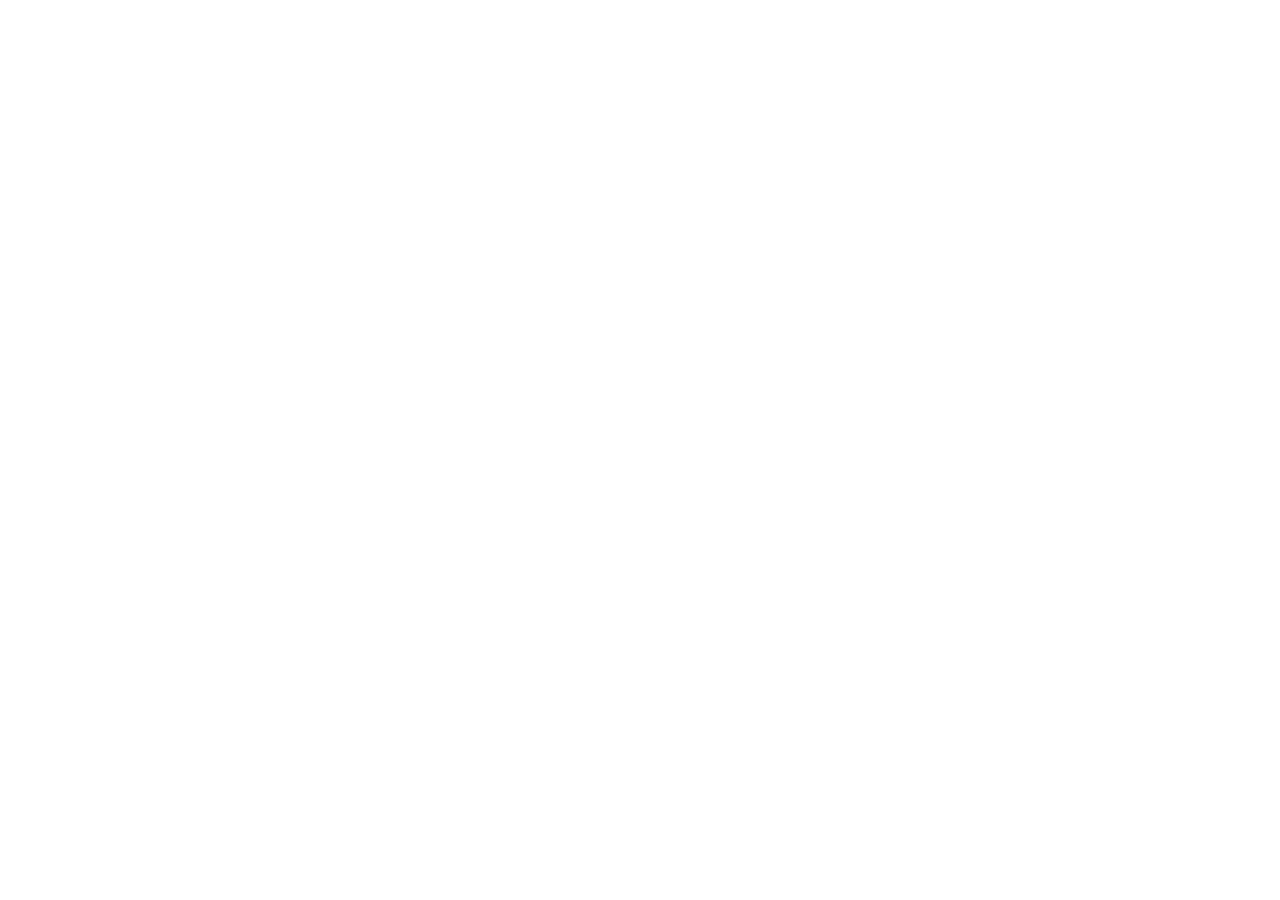
==== index.html @ ee4e031d "Use tech stack vite_react_shadcn_ts_20250728_minor" ====
<!DOCTYPE html>
<html lang="en">
  <head>
    <meta charset="UTF-8" />
    <meta name="viewport" content="width=device-width, initial-scale=1.0" />
    <title>active8-studio-launchpad</title>
    <meta name="description" content="Lovable Generated Project" />
    <meta name="author" content="Lovable" />

    <meta property="og:title" content="active8-studio-launchpad" />
    <meta property="og:description" content="Lovable Generated Project" />
    <meta property="og:type" content="website" />
    <meta property="og:image" content="https://lovable.dev/opengraph-image-p98pqg.png" />

    <meta name="twitter:card" content="summary_large_image" />
    <meta name="twitter:site" content="@lovable_dev" />
    <meta name="twitter:image" content="https://lovable.dev/opengraph-image-p98pqg.png" />
  </head>

  <body>
    <div id="root"></div>
    <script type="module" src="/src/main.tsx"></script>
  </body>
</html>
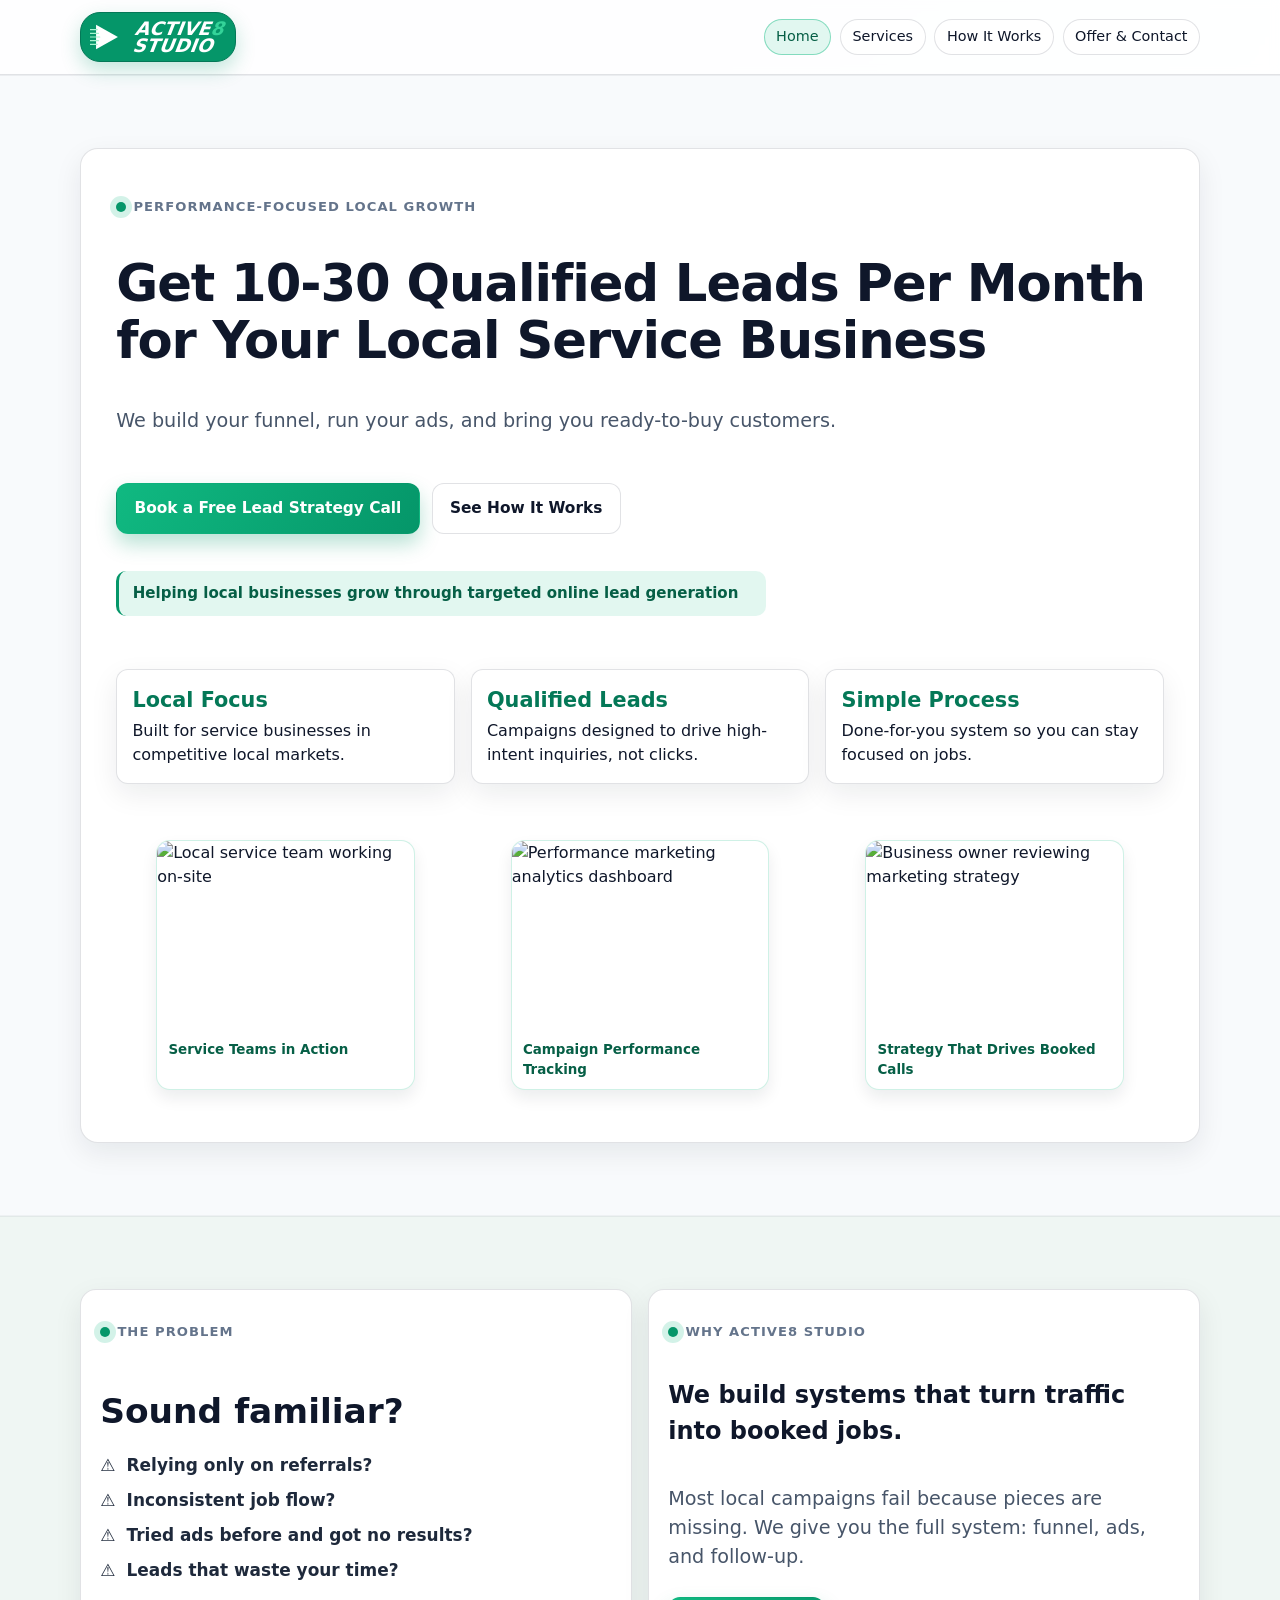
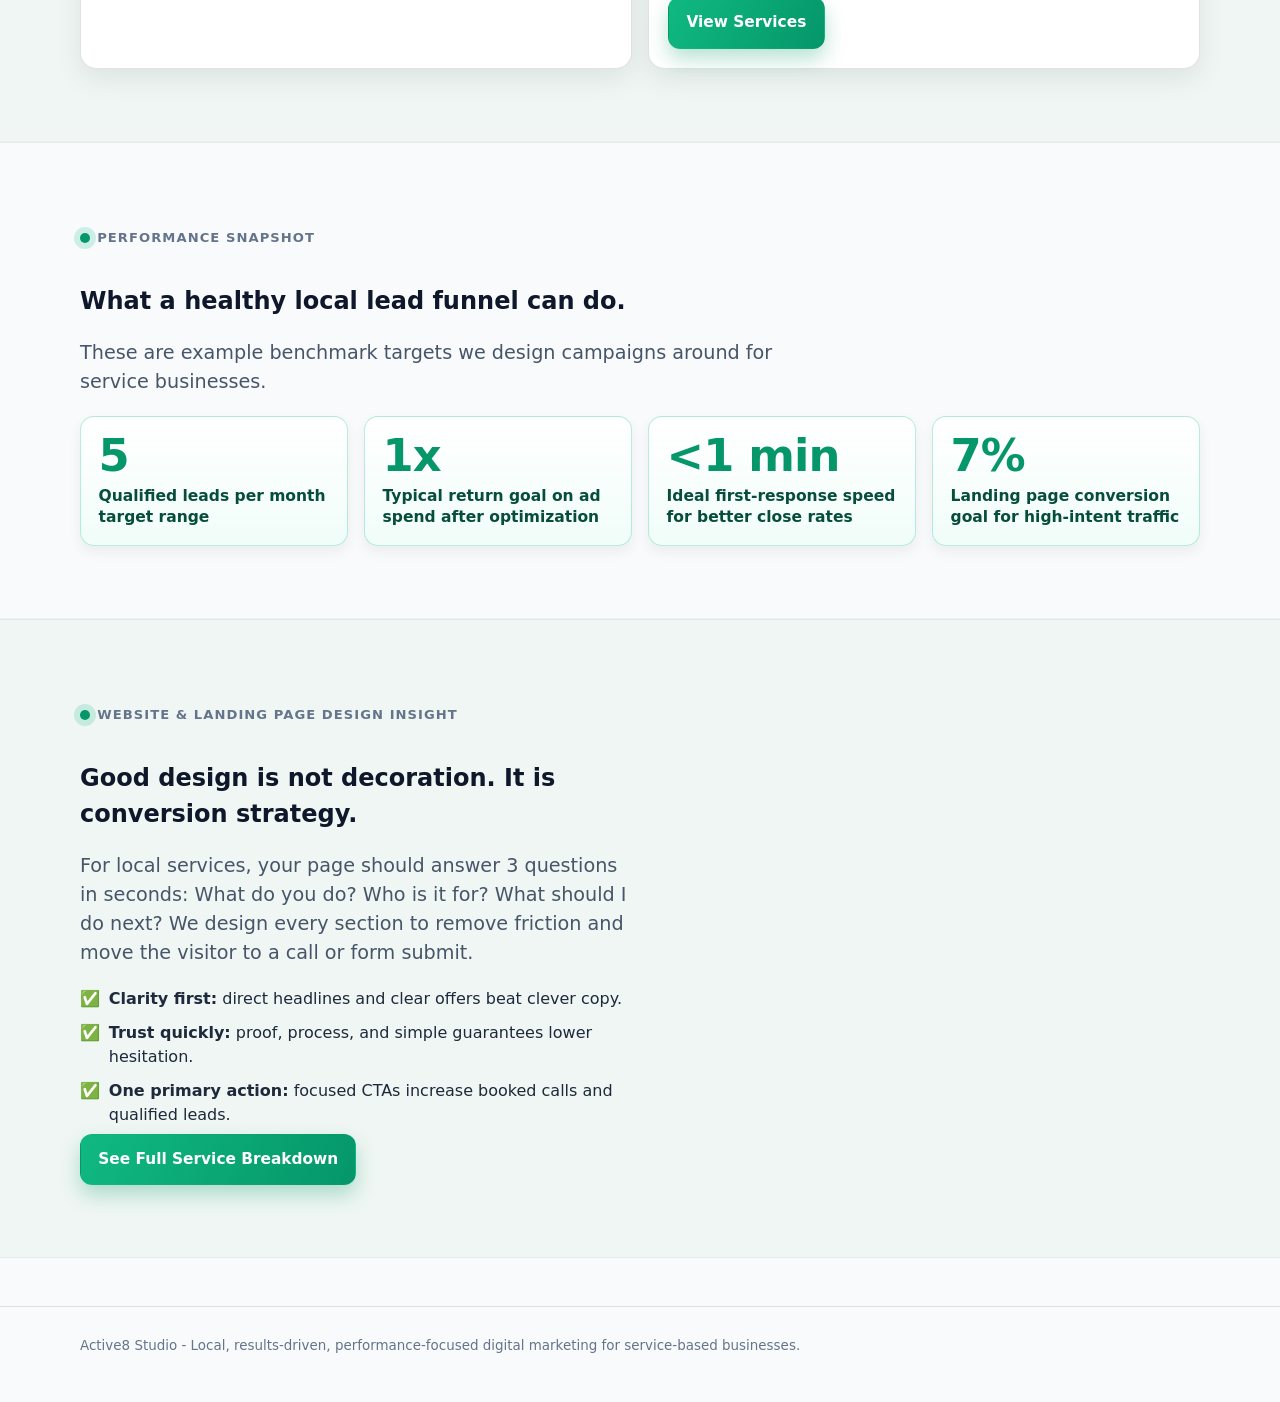
==== commit 476a392b: "Static launch site + GitHub setup Made-with: Cursor" ====
--- a/index.html
+++ b/index.html
@@ -1,24 +1,143 @@
-<!DOCTYPE html>
+<!doctype html>
 <html lang="en">
-  <head>
-    <meta charset="UTF-8" />
-    <meta name="viewport" content="width=device-width, initial-scale=1.0" />
-    <title>active8-studio-launchpad</title>
-    <meta name="description" content="Lovable Generated Project" />
-    <meta name="author" content="Lovable" />
+<head>
+  <meta charset="UTF-8">
+  <meta name="viewport" content="width=device-width, initial-scale=1.0">
+  <title>Active8 Studio | Local Lead Generation</title>
+  <meta name="description" content="Active8 Studio helps local service businesses generate qualified leads and booked calls with high-converting funnels and Meta ads.">
+  <link rel="stylesheet" href="./styles.css">
+</head>
+<body>
+  <header class="topbar">
+    <div class="wrap topbar-inner">
+      <a class="brand" href="./index.html" aria-label="Active8 Studio home">
+        <svg class="brand-mark" viewBox="0 0 56 56" xmlns="http://www.w3.org/2000/svg" role="img" aria-hidden="true">
+          <polygon points="10,8 46,28 10,48" fill="#ffffff"></polygon>
+          <g stroke="#a7f3d0" stroke-width="2" stroke-linecap="round">
+            <line x1="0" y1="16" x2="12" y2="16"></line><line x1="0" y1="22" x2="14" y2="22"></line>
+            <line x1="0" y1="28" x2="16" y2="28"></line><line x1="0" y1="34" x2="14" y2="34"></line>
+            <line x1="0" y1="40" x2="12" y2="40"></line>
+          </g>
+        </svg>
+        <span class="brand-text">ACTIVE<span class="eight">8</span><br>STUDIO</span>
+      </a>
+      <nav class="nav">
+        <a class="nav-link active" href="./index.html">Home</a>
+        <a class="nav-link" href="./services.html">Services</a>
+        <a class="nav-link" href="./how-it-works.html">How It Works</a>
+        <a class="nav-link" href="./offer.html">Offer & Contact</a>
+      </nav>
+    </div>
+  </header>
 
-    <meta property="og:title" content="active8-studio-launchpad" />
-    <meta property="og:description" content="Lovable Generated Project" />
-    <meta property="og:type" content="website" />
-    <meta property="og:image" content="https://lovable.dev/opengraph-image-p98pqg.png" />
+  <main>
+    <section class="section">
+      <div class="wrap">
+        <div class="hero-card reveal">
+          <p class="eyebrow">Performance-Focused Local Growth</p>
+          <h1 class="headline">Get 10-30 Qualified Leads Per Month for Your Local Service Business</h1>
+          <p class="subheadline">We build your funnel, run your ads, and bring you ready-to-buy customers.</p>
+          <div class="btn-row">
+            <a class="btn btn-primary" href="./offer.html">Book a Free Lead Strategy Call</a>
+            <a class="btn btn-ghost" href="./how-it-works.html">See How It Works</a>
+          </div>
+          <p class="trust-strip">Helping local businesses grow through targeted online lead generation</p>
+          <div class="grid metrics">
+            <div class="metric"><strong>Local Focus</strong>Built for service businesses in competitive local markets.</div>
+            <div class="metric"><strong>Qualified Leads</strong>Campaigns designed to drive high-intent inquiries, not clicks.</div>
+            <div class="metric"><strong>Simple Process</strong>Done-for-you system so you can stay focused on jobs.</div>
+          </div>
+          <div class="grid image-strip">
+            <figure class="image-card">
+              <img src="https://images.unsplash.com/photo-1581578731548-c64695cc6952?auto=format&fit=crop&w=1200&q=80" alt="Local service team working on-site" loading="lazy" referrerpolicy="no-referrer">
+              <figcaption>Service Teams in Action</figcaption>
+            </figure>
+            <figure class="image-card">
+              <img src="https://images.unsplash.com/photo-1460925895917-afdab827c52f?auto=format&fit=crop&w=1200&q=80" alt="Performance marketing analytics dashboard" loading="lazy" referrerpolicy="no-referrer">
+              <figcaption>Campaign Performance Tracking</figcaption>
+            </figure>
+            <figure class="image-card">
+              <img src="https://images.unsplash.com/photo-1454165804606-c3d57bc86b40?auto=format&fit=crop&w=1200&q=80" alt="Business owner reviewing marketing strategy" loading="lazy" referrerpolicy="no-referrer">
+              <figcaption>Strategy That Drives Booked Calls</figcaption>
+            </figure>
+          </div>
+        </div>
+      </div>
+    </section>
 
-    <meta name="twitter:card" content="summary_large_image" />
-    <meta name="twitter:site" content="@lovable_dev" />
-    <meta name="twitter:image" content="https://lovable.dev/opengraph-image-p98pqg.png" />
-  </head>
+    <section class="section reveal">
+      <div class="wrap split grid equal-cards">
+        <article class="panel problem-card">
+          <p class="eyebrow">The Problem</p>
+          <h2>Sound familiar?</h2>
+          <ul class="list">
+            <li><span class="icon">⚠️</span><span>Relying only on referrals?</span></li>
+            <li><span class="icon">⚠️</span><span>Inconsistent job flow?</span></li>
+            <li><span class="icon">⚠️</span><span>Tried ads before and got no results?</span></li>
+            <li><span class="icon">⚠️</span><span>Leads that waste your time?</span></li>
+          </ul>
+        </article>
+        <article class="panel">
+          <p class="eyebrow">Why Active8 Studio</p>
+          <h2>We build systems that turn traffic into booked jobs.</h2>
+          <p class="subheadline">Most local campaigns fail because pieces are missing. We give you the full system: funnel, ads, and follow-up.</p>
+          <div class="btn-row">
+            <a class="btn btn-primary" href="./services.html">View Services</a>
+          </div>
+        </article>
+      </div>
+    </section>
 
-  <body>
-    <div id="root"></div>
-    <script type="module" src="/src/main.tsx"></script>
-  </body>
+    <section class="section reveal" id="performance-stats">
+      <div class="wrap">
+        <p class="eyebrow">Performance Snapshot</p>
+        <h2>What a healthy local lead funnel can do.</h2>
+        <p class="subheadline">These are example benchmark targets we design campaigns around for service businesses.</p>
+        <div class="grid stat-band">
+          <div class="stat-card">
+            <strong><span class="stat-number" data-target="30" data-format="range10">10-30</span></strong>
+            <span class="stat-label">Qualified leads per month target range</span>
+          </div>
+          <div class="stat-card">
+            <strong><span class="stat-number" data-target="5" data-format="range2x">2-5x</span></strong>
+            <span class="stat-label">Typical return goal on ad spend after optimization</span>
+          </div>
+          <div class="stat-card">
+            <strong><span class="stat-number" data-target="5" data-format="ltMin">&lt;5 min</span></strong>
+            <span class="stat-label">Ideal first-response speed for better close rates</span>
+          </div>
+          <div class="stat-card">
+            <strong><span class="stat-number" data-target="40" data-format="range20pct">20-40%</span></strong>
+            <span class="stat-label">Landing page conversion goal for high-intent traffic</span>
+          </div>
+        </div>
+      </div>
+    </section>
+
+    <section class="section reveal">
+      <div class="wrap split grid">
+        <article>
+          <p class="eyebrow">Website & Landing Page Design Insight</p>
+          <h2>Good design is not decoration. It is conversion strategy.</h2>
+          <p class="subheadline">For local services, your page should answer 3 questions in seconds: What do you do? Who is it for? What should I do next? We design every section to remove friction and move the visitor to a call or form submit.</p>
+          <ul class="list" style="margin-top: 1rem;">
+            <li><span class="icon">✅</span><span><strong>Clarity first:</strong> direct headlines and clear offers beat clever copy.</span></li>
+            <li><span class="icon">✅</span><span><strong>Trust quickly:</strong> proof, process, and simple guarantees lower hesitation.</span></li>
+            <li><span class="icon">✅</span><span><strong>One primary action:</strong> focused CTAs increase booked calls and qualified leads.</span></li>
+          </ul>
+          <div class="btn-row">
+            <a class="btn btn-primary" href="./services.html">See Full Service Breakdown</a>
+          </div>
+        </article>
+      </div>
+    </section>
+  </main>
+
+  <footer class="footer">
+    <div class="wrap">
+      <p>Active8 Studio - Local, results-driven, performance-focused digital marketing for service-based businesses.</p>
+    </div>
+  </footer>
+  <script src="./app.js"></script>
+</body>
 </html>
--- a/styles.css
+++ b/styles.css
@@ -0,0 +1,324 @@
+:root {
+  --bg: #f8fafc;
+  --text: #0f172a;
+  --muted: #475569;
+  --accent: #10b981;
+  --accent-2: #059669;
+  --border: rgba(15, 23, 42, 0.12);
+  --danger: #fb7185;
+  --shadow: 0 10px 28px rgba(15, 23, 42, 0.08);
+  --radius: 16px;
+  --max: 1120px;
+}
+
+* { box-sizing: border-box; }
+html { scroll-behavior: smooth; }
+
+body {
+  margin: 0;
+  font-family: Inter, system-ui, -apple-system, Segoe UI, Roboto, Arial, sans-serif;
+  background: radial-gradient(circle at 20% -20%, #e2e8f0 0, var(--bg) 45%);
+  color: var(--text);
+  line-height: 1.5;
+}
+
+a { color: inherit; text-decoration: none; }
+.wrap { width: min(100% - 2rem, var(--max)); margin: 0 auto; }
+
+.topbar {
+  border-bottom: 1px solid var(--border);
+  background: #ffffffee;
+  backdrop-filter: blur(4px);
+  position: sticky;
+  top: 0;
+  z-index: 20;
+}
+
+.topbar-inner {
+  min-height: 74px;
+  display: flex;
+  justify-content: space-between;
+  align-items: center;
+  gap: 1rem;
+  flex-wrap: wrap;
+  padding: 0.7rem 0;
+}
+
+.brand {
+  display: inline-flex;
+  align-items: center;
+  gap: 0.6rem;
+  background: #059669;
+  color: #ffffff;
+  border-radius: 20px;
+  padding: 0.42rem 0.8rem 0.42rem 0.58rem;
+  border: 1px solid #047857;
+  box-shadow: 0 8px 20px rgba(5, 150, 105, 0.24);
+}
+
+.brand-mark { width: 30px; height: 30px; flex: 0 0 auto; }
+.brand-text {
+  line-height: 0.92;
+  font-weight: 800;
+  letter-spacing: 0.01em;
+  font-style: italic;
+  display: inline-block;
+  transform: skewX(-8deg);
+  white-space: nowrap;
+  font-size: 1.05rem;
+}
+
+.brand-text .eight { color: #34d399; }
+
+.nav {
+  display: flex;
+  align-items: center;
+  gap: 0.55rem;
+  flex-wrap: wrap;
+}
+
+.nav-link {
+  border: 1px solid var(--border);
+  border-radius: 999px;
+  padding: 0.4rem 0.72rem;
+  font-size: 0.9rem;
+  background: #fff;
+}
+
+.nav-link.active {
+  border-color: rgba(16, 185, 129, 0.45);
+  background: rgba(16, 185, 129, 0.12);
+  color: #065f46;
+}
+
+.section { padding: 4.5rem 0; border-top: 1px solid rgba(15, 23, 42, 0.05); border-bottom: 1px solid rgba(15, 23, 42, 0.04); }
+main > .section:nth-of-type(odd) { background: #f8fafc; }
+main > .section:nth-of-type(even) { background: #eff6f3; }
+
+.headline { font-size: clamp(1.9rem, 4vw, 3.35rem); line-height: 1.12; letter-spacing: -0.02em; margin: 0; }
+.subheadline { margin-top: 1rem; color: var(--muted); font-size: clamp(1rem, 2.3vw, 1.2rem); max-width: 720px; }
+
+.eyebrow {
+  display: inline-flex; align-items: center; gap: 0.45rem; font-size: 0.82rem;
+  font-weight: 700; letter-spacing: 0.08em; text-transform: uppercase; color: #64748b; margin-bottom: 1rem;
+}
+
+.eyebrow::before {
+  content: ""; width: 10px; height: 10px; border-radius: 999px;
+  background: var(--accent-2); box-shadow: 0 0 0 6px rgba(16, 185, 129, 0.18);
+}
+
+.hero-card, .panel, .card, .metric, .step, .quote, details, .form-wrap {
+  background: #fff; border: 1px solid var(--border); box-shadow: var(--shadow);
+}
+
+.hero-card { border-radius: calc(var(--radius) + 2px); padding: clamp(1.35rem, 3vw, 2.2rem); display: grid; gap: 1.35rem; }
+.hero-top { display: flex; justify-content: space-between; align-items: center; gap: 1rem; flex-wrap: wrap; }
+
+.btn-row { display: flex; gap: 0.75rem; flex-wrap: wrap; margin-top: 0.4rem; }
+.btn {
+  display: inline-flex; justify-content: center; align-items: center; gap: 0.5rem; border-radius: 12px;
+  border: 1px solid transparent; padding: 0.82rem 1.08rem; font-weight: 700; font-size: 0.96rem; cursor: pointer;
+  transition: transform 0.2s ease, box-shadow 0.2s ease, background 0.2s ease;
+}
+.btn:hover { transform: translateY(-2px); }
+.btn-primary { background: linear-gradient(120deg, #10b981, #059669); color: #fff; box-shadow: 0 10px 20px rgba(5, 150, 105, 0.28); }
+.btn-ghost { background: #fff; border-color: var(--border); color: #0f172a; }
+
+.trust-strip {
+  border-left: 3px solid var(--accent-2); padding: 0.72rem 0.85rem; background: rgba(16, 185, 129, 0.12);
+  border-radius: 10px; color: #065f46; font-weight: 600; font-size: 0.94rem; max-width: 650px;
+}
+
+.grid { display: grid; gap: 1rem; }
+.metrics { grid-template-columns: repeat(auto-fit, minmax(170px, 1fr)); margin-top: 1rem; }
+.metric { padding: 0.95rem; border-radius: 12px; }
+.metric strong { display: block; font-size: 1.3rem; margin-bottom: 0.2rem; color: #047857; }
+.split { grid-template-columns: 1fr; align-items: start; }
+.split.equal-cards { align-items: stretch; }
+.split.equal-cards > .panel {
+  height: 100%;
+  display: flex;
+  flex-direction: column;
+}
+.stat-band { grid-template-columns: repeat(auto-fit, minmax(220px, 1fr)); margin-top: 1rem; }
+.stat-card {
+  background: linear-gradient(180deg, rgba(255, 255, 255, 1), rgba(240, 253, 248, 0.95));
+  border: 1px solid rgba(16, 185, 129, 0.28);
+  border-radius: 14px;
+  padding: 1.05rem 1.1rem;
+  display: grid;
+  gap: 0.45rem;
+  align-content: start;
+  box-shadow: 0 6px 14px rgba(15, 23, 42, 0.06);
+}
+.stat-card strong {
+  display: block;
+  color: #059669;
+  font-size: 2.3rem;
+  line-height: 1;
+  margin: 0;
+  letter-spacing: -0.02em;
+}
+.stat-number {
+  color: #059669 !important;
+  font-size: 2.8rem !important;
+  font-weight: 900 !important;
+  line-height: 1;
+  letter-spacing: -0.02em;
+  text-shadow: 0 1px 0 rgba(255, 255, 255, 0.6);
+  -webkit-text-fill-color: #059669 !important;
+}
+#performance-stats .stat-card strong,
+#performance-stats .stat-card .stat-number {
+  color: #059669 !important;
+  -webkit-text-fill-color: #059669 !important;
+}
+.stat-label {
+  display: block;
+  color: #064e3b;
+  font-size: 0.97rem;
+  font-weight: 700;
+  line-height: 1.35;
+}
+
+.panel { border-radius: var(--radius); padding: 1.2rem; }
+.panel h3 { margin-top: 0; margin-bottom: 0.7rem; font-size: 1.18rem; }
+
+.list { padding: 0; margin: 0; list-style: none; display: grid; gap: 0.65rem; }
+.list li { display: flex; gap: 0.55rem; color: #1e293b; }
+.icon { flex: 0 0 1.1rem; }
+.problem-card h2 {
+  font-size: 2.15rem;
+  margin-bottom: 0.95rem;
+}
+.problem-card .list li {
+  font-size: 1.06rem;
+  font-weight: 600;
+  line-height: 1.45;
+}
+
+.cards { grid-template-columns: 1fr; margin-top: 1.3rem; }
+.card { border-radius: 14px; padding: 1rem; transition: border-color 0.2s ease, transform 0.2s ease; }
+.card:hover { border-color: rgba(16, 185, 129, 0.5); transform: translateY(-2px); }
+.card h4 { margin: 0.55rem 0 0.45rem; font-size: 1.05rem; }
+.card p { margin: 0; color: var(--muted); font-size: 0.95rem; }
+.placeholder-grid { grid-template-columns: 1fr; margin-top: 1rem; }
+.placeholder-media {
+  border: 1px solid var(--border);
+  border-radius: 14px;
+  min-height: 190px;
+  background:
+    linear-gradient(160deg, rgba(16, 185, 129, 0.16), rgba(16, 185, 129, 0.04)),
+    repeating-linear-gradient(
+      -45deg,
+      rgba(15, 23, 42, 0.05),
+      rgba(15, 23, 42, 0.05) 10px,
+      rgba(15, 23, 42, 0.02) 10px,
+      rgba(15, 23, 42, 0.02) 20px
+    );
+  display: flex;
+  align-items: end;
+  padding: 0.75rem;
+  color: #065f46;
+  font-weight: 700;
+}
+.image-strip {
+  grid-template-columns: 1fr;
+  margin-top: 1.2rem;
+}
+.image-card {
+  border-radius: 14px;
+  overflow: hidden;
+  border: 1px solid rgba(16, 185, 129, 0.2);
+  box-shadow: 0 8px 16px rgba(15, 23, 42, 0.08);
+  background: #fff;
+}
+.image-card img {
+  width: 100%;
+  height: 190px;
+  object-fit: cover;
+  display: block;
+}
+.image-card figcaption {
+  padding: 0.55rem 0.7rem;
+  font-size: 0.84rem;
+  color: #065f46;
+  font-weight: 600;
+}
+
+.steps { display: grid; gap: 0.9rem; margin-top: 1.3rem; }
+.step { border-radius: 14px; padding: 1rem; display: grid; grid-template-columns: 46px 1fr; gap: 0.8rem; }
+.step-badge {
+  width: 46px; height: 46px; border-radius: 50%; background: linear-gradient(140deg, #10b981, #059669);
+  color: #fff; display: grid; place-items: center; font-weight: 800; font-size: 1.04rem;
+}
+
+.offer {
+  border: 1px solid rgba(16, 185, 129, 0.4); border-radius: calc(var(--radius) + 4px); padding: 1.35rem;
+  background: linear-gradient(180deg, rgba(16, 185, 129, 0.12), rgba(16, 185, 129, 0.04)); box-shadow: var(--shadow);
+}
+
+.price { color: #047857; font-weight: 800; margin-top: 1rem; font-size: 1.06rem; }
+.risk { margin-top: 0.7rem; color: #065f46; font-weight: 700; }
+.quote { border-left: 3px solid rgba(16, 185, 129, 0.7); padding: 0.95rem; border-radius: 10px; }
+.quote small { display: block; color: #64748b; margin-top: 0.5rem; }
+.rating-stars {
+  display: inline-block;
+  color: #f59e0b;
+  font-size: 1rem;
+  letter-spacing: 0.08em;
+  margin-bottom: 0.35rem;
+}
+
+.chips { display: flex; gap: 0.6rem; flex-wrap: wrap; margin-top: 1rem; }
+.chip { border: 1px solid var(--border); border-radius: 999px; padding: 0.45rem 0.75rem; color: #1e293b; background: #fff; font-size: 0.9rem; }
+.faq { margin-top: 1rem; display: grid; gap: 0.75rem; }
+details { border-radius: 12px; padding: 0.8rem 0.95rem; }
+summary { font-weight: 700; cursor: pointer; }
+details p { color: var(--muted); margin: 0.55rem 0 0; }
+
+.form-wrap { margin-top: 1.3rem; border-radius: 14px; padding: 1rem; }
+form { display: grid; gap: 0.65rem; }
+label { font-size: 0.85rem; color: #334155; font-weight: 600; margin-bottom: 0.2rem; display: block; }
+input, select {
+  width: 100%; border-radius: 10px; border: 1px solid var(--border); padding: 0.76rem 0.78rem;
+  font-size: 0.96rem; color: var(--text); background: #fff; outline: none;
+}
+input:focus, select:focus { border-color: rgba(16, 185, 129, 0.9); box-shadow: 0 0 0 3px rgba(16, 185, 129, 0.2); }
+.form-note { color: #64748b; margin: 0; font-size: 0.85rem; }
+.status { min-height: 1.2rem; margin: 0.25rem 0 0; font-weight: 600; font-size: 0.9rem; }
+.status.ok { color: #16a34a; }
+.status.err { color: var(--danger); }
+
+.final-cta {
+  text-align: center; background: linear-gradient(180deg, rgba(16, 185, 129, 0.15), rgba(16, 185, 129, 0.05));
+  border: 1px solid rgba(16, 185, 129, 0.4); border-radius: calc(var(--radius) + 4px); padding: clamp(1.3rem, 3vw, 2rem);
+}
+.urgency { color: #065f46; font-weight: 700; margin-top: 0.6rem; }
+
+.footer { border-top: 1px solid var(--border); margin-top: 3rem; padding: 1rem 0 2rem; color: #64748b; font-size: 0.84rem; }
+.reveal { opacity: 0; transform: translateY(18px); transition: opacity 0.5s ease, transform 0.5s ease; }
+.reveal.in { opacity: 1; transform: translateY(0); }
+
+@media (min-width: 800px) {
+  .split { grid-template-columns: 1fr 1fr; gap: 1rem; }
+  .cards { grid-template-columns: repeat(3, 1fr); }
+  .placeholder-grid { grid-template-columns: repeat(2, 1fr); }
+  .image-strip { grid-template-columns: repeat(3, 1fr); }
+  .brand-mark { width: 34px; height: 34px; }
+  .brand-text { font-size: 1.16rem; }
+}
+
+@media (max-width: 520px) {
+  .stat-card {
+    gap: 0.4rem;
+    padding: 1rem;
+  }
+  .stat-card strong {
+    font-size: 2rem;
+  }
+  .stat-number {
+    font-size: 2.35rem !important;
+  }
+}
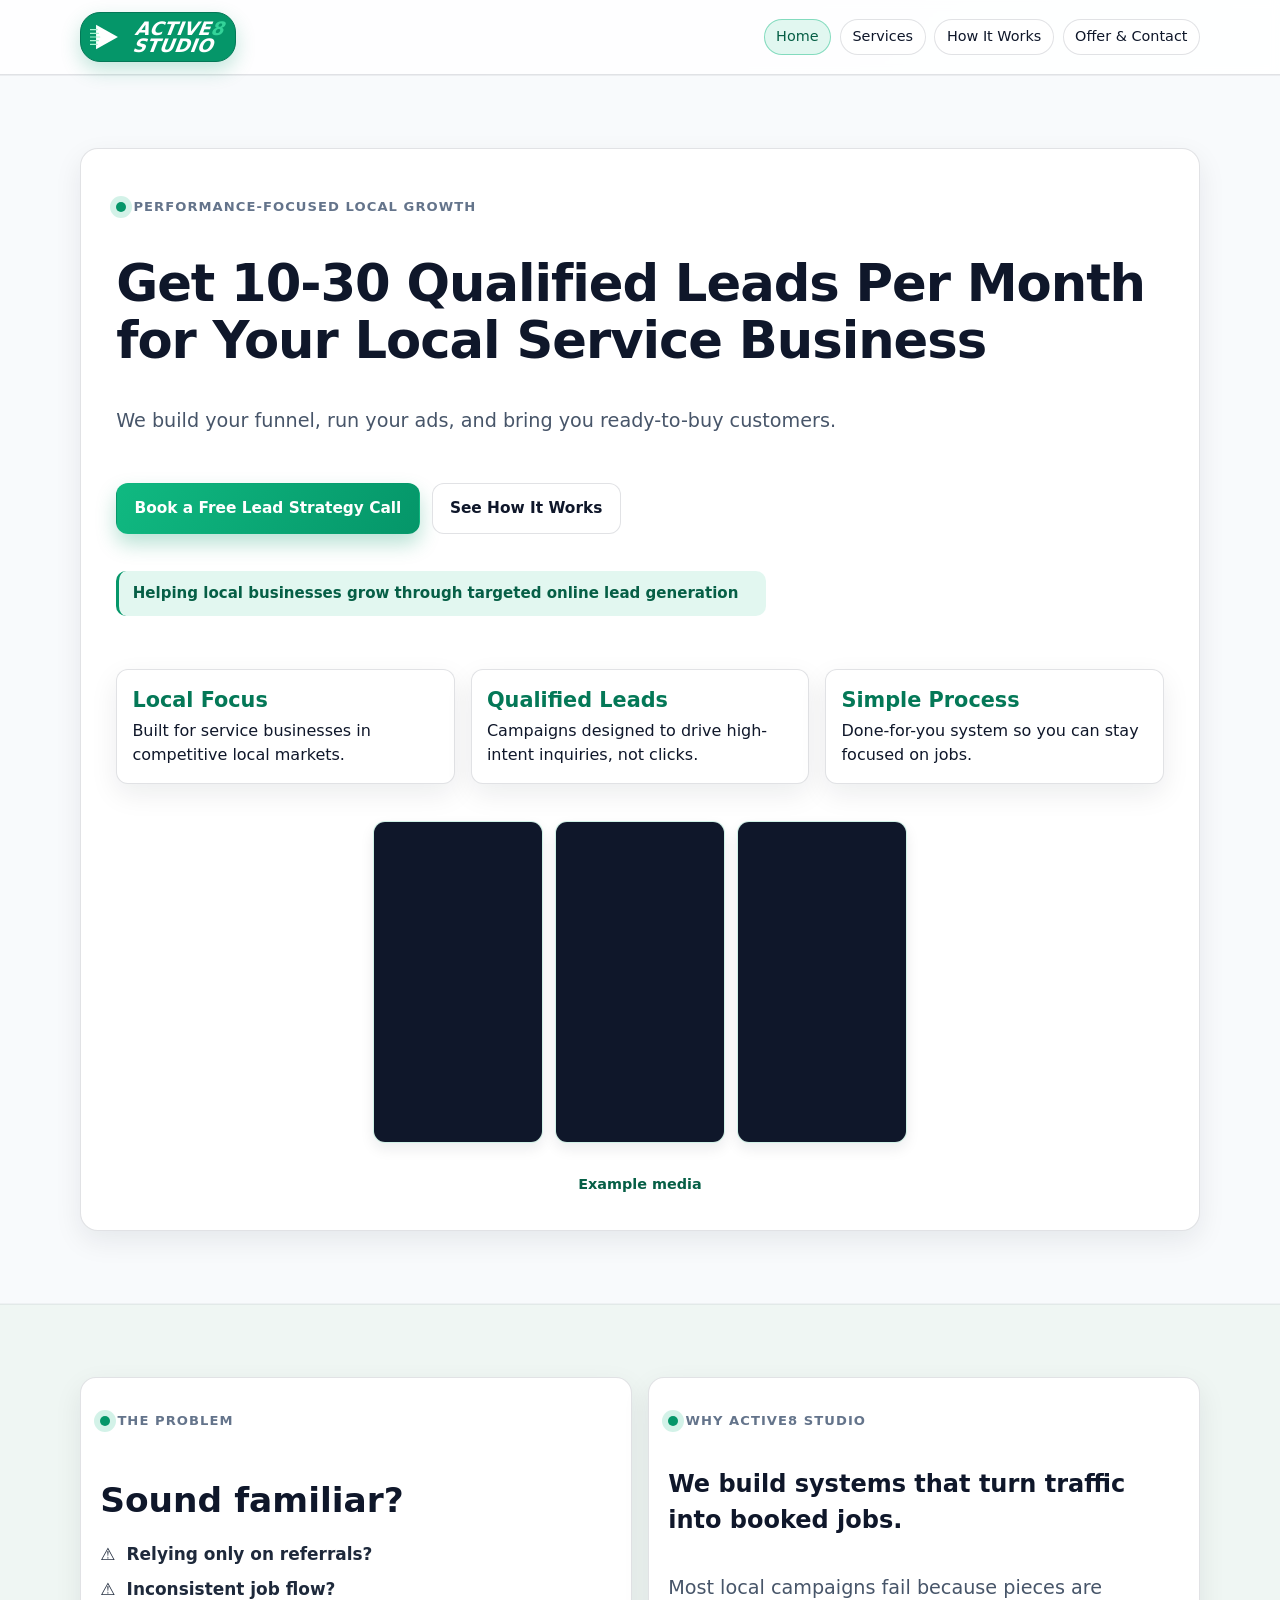
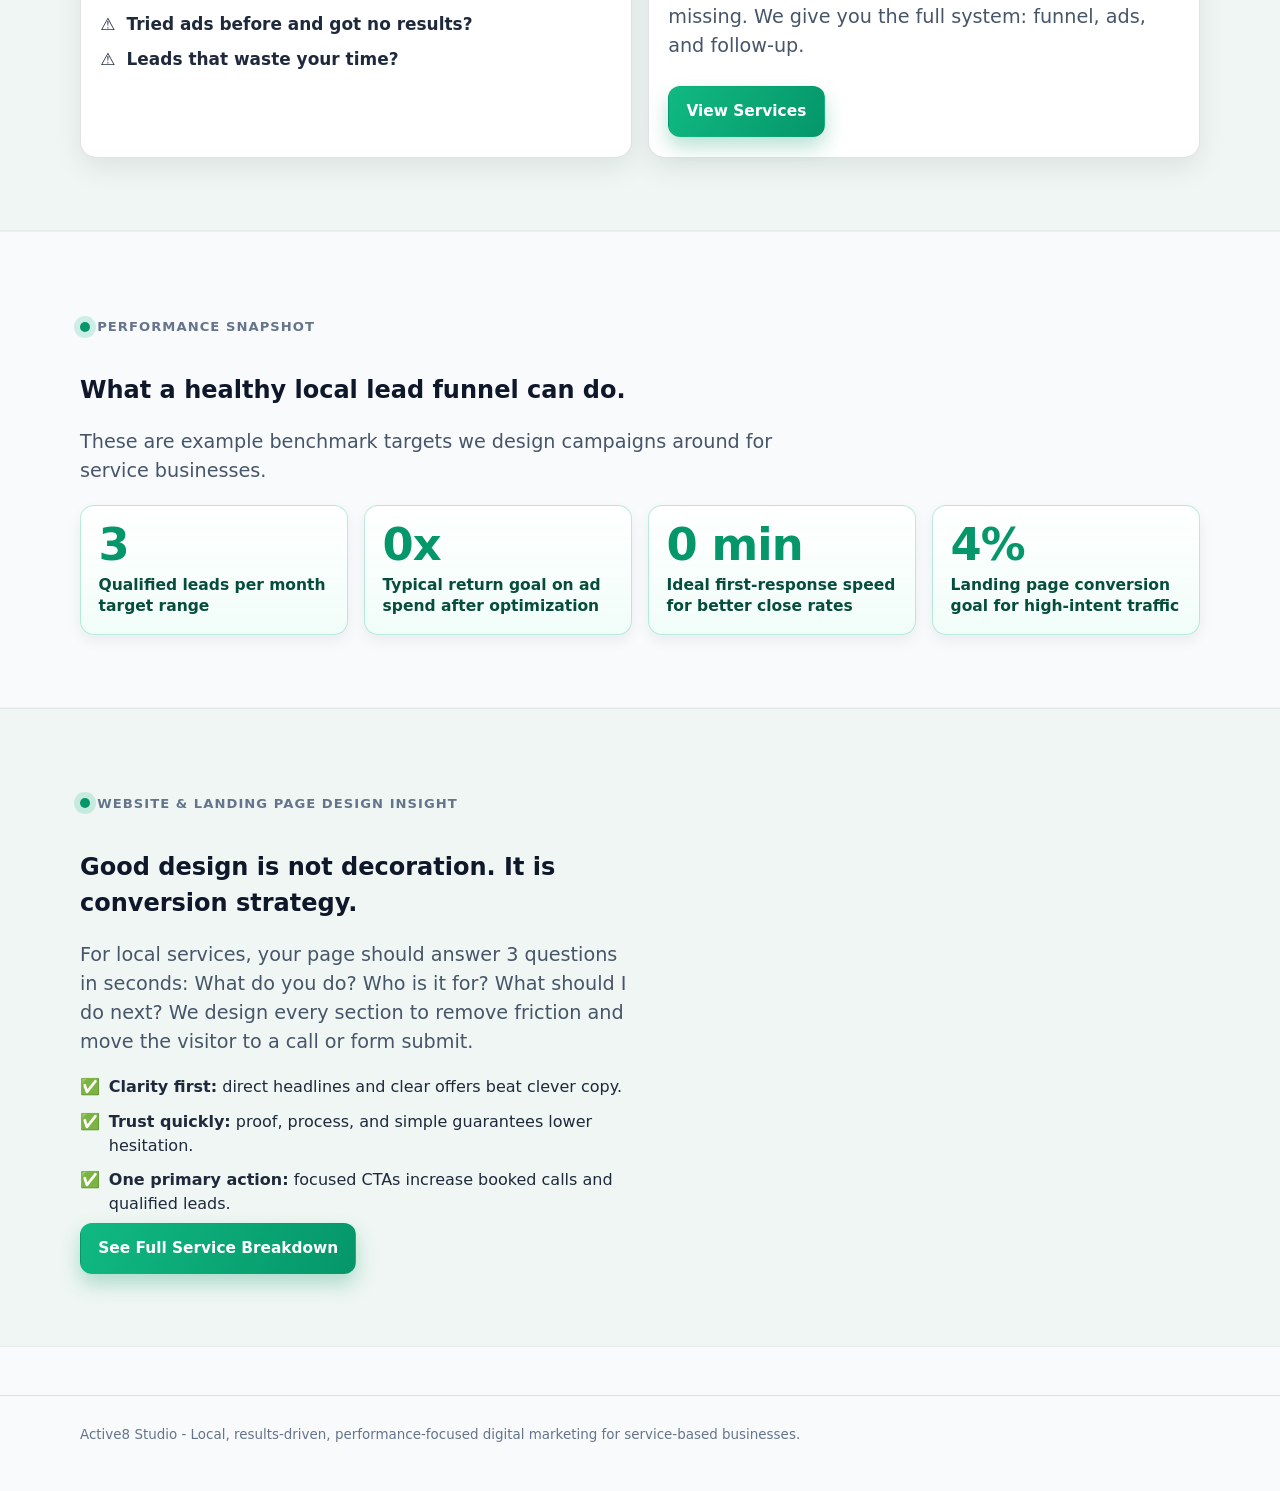
==== commit f783c494: "Publish client video ads and compact homepage media layout. Compress the three client MP4s for web, " ====
--- a/index.html
+++ b/index.html
@@ -5,7 +5,7 @@
   <meta name="viewport" content="width=device-width, initial-scale=1.0">
   <title>Active8 Studio | Local Lead Generation</title>
   <meta name="description" content="Active8 Studio helps local service businesses generate qualified leads and booked calls with high-converting funnels and Meta ads.">
-  <link rel="stylesheet" href="./styles.css">
+  <link rel="stylesheet" href="./styles.css?v=videos3">
 </head>
 <body>
   <header class="topbar">
@@ -47,20 +47,18 @@
             <div class="metric"><strong>Qualified Leads</strong>Campaigns designed to drive high-intent inquiries, not clicks.</div>
             <div class="metric"><strong>Simple Process</strong>Done-for-you system so you can stay focused on jobs.</div>
           </div>
-          <div class="grid image-strip">
-            <figure class="image-card">
-              <img src="https://images.unsplash.com/photo-1581578731548-c64695cc6952?auto=format&fit=crop&w=1200&q=80" alt="Local service team working on-site" loading="lazy" referrerpolicy="no-referrer">
-              <figcaption>Service Teams in Action</figcaption>
+          <div class="image-strip" style="display:flex;flex-direction:row;flex-wrap:nowrap;justify-content:center;align-items:flex-start;gap:12px;width:100%;max-width:580px;margin:1rem auto 0;">
+            <figure class="image-card" style="flex:0 0 170px;width:170px;max-width:170px;margin:0;">
+              <video src="./media/home-services-ad.mp4" width="170" height="302" aria-label="Home services client video advertisement" autoplay muted loop playsinline preload="metadata" style="width:170px;height:302px;display:block;object-fit:contain;background:#0f172a;"></video>
             </figure>
-            <figure class="image-card">
-              <img src="https://images.unsplash.com/photo-1460925895917-afdab827c52f?auto=format&fit=crop&w=1200&q=80" alt="Performance marketing analytics dashboard" loading="lazy" referrerpolicy="no-referrer">
-              <figcaption>Campaign Performance Tracking</figcaption>
+            <figure class="image-card" style="flex:0 0 170px;width:170px;max-width:170px;margin:0;">
+              <video src="./media/mobile-service-ad.mp4" width="170" height="302" aria-label="Mobile service client video advertisement" autoplay muted loop playsinline preload="metadata" style="width:170px;height:302px;display:block;object-fit:contain;background:#0f172a;"></video>
             </figure>
-            <figure class="image-card">
-              <img src="https://images.unsplash.com/photo-1454165804606-c3d57bc86b40?auto=format&fit=crop&w=1200&q=80" alt="Business owner reviewing marketing strategy" loading="lazy" referrerpolicy="no-referrer">
-              <figcaption>Strategy That Drives Booked Calls</figcaption>
+            <figure class="image-card" style="flex:0 0 170px;width:170px;max-width:170px;margin:0;">
+              <video src="./media/landscaping-ad.mp4" width="170" height="302" aria-label="Landscaping client video advertisement" autoplay muted loop playsinline preload="metadata" style="width:170px;height:302px;display:block;object-fit:contain;background:#0f172a;"></video>
             </figure>
           </div>
+          <p class="image-strip-caption">Example media</p>
         </div>
       </div>
     </section>
--- a/styles.css
+++ b/styles.css
@@ -224,27 +224,56 @@
   font-weight: 700;
 }
 .image-strip {
-  grid-template-columns: 1fr;
-  margin-top: 1.2rem;
+  display: flex !important;
+  flex-direction: row !important;
+  flex-wrap: nowrap !important;
+  justify-content: center;
+  align-items: flex-start;
+  gap: 0.65rem;
+  margin-top: 1rem;
+  width: 100%;
+  max-width: 580px;
+  max-height: none;
+  margin-left: auto;
+  margin-right: auto;
+  overflow: visible;
 }
 .image-card {
-  border-radius: 14px;
+  flex: 0 0 170px;
+  width: 170px;
+  max-width: 170px;
+  margin: 0;
+  border-radius: 12px;
   overflow: hidden;
   border: 1px solid rgba(16, 185, 129, 0.2);
-  box-shadow: 0 8px 16px rgba(15, 23, 42, 0.08);
+  box-shadow: 0 6px 14px rgba(15, 23, 42, 0.08);
   background: #fff;
 }
-.image-card img {
-  width: 100%;
-  height: 190px;
-  object-fit: cover;
+.image-card img,
+.image-card video {
+  width: 170px !important;
+  height: 302px !important;
+  max-width: 170px !important;
+  max-height: 302px !important;
+  object-fit: contain;
+  object-position: center center;
   display: block;
+  background: #0f172a;
 }
 .image-card figcaption {
-  padding: 0.55rem 0.7rem;
-  font-size: 0.84rem;
+  padding: 0.3rem 0.35rem;
+  font-size: 0.65rem;
+  line-height: 1.2;
   color: #065f46;
   font-weight: 600;
+  text-align: center;
+}
+.image-strip-caption {
+  margin: 0.55rem 0 0;
+  text-align: center;
+  color: #065f46;
+  font-size: 0.9rem;
+  font-weight: 700;
 }
 
 .steps { display: grid; gap: 0.9rem; margin-top: 1.3rem; }
@@ -305,7 +334,18 @@
   .split { grid-template-columns: 1fr 1fr; gap: 1rem; }
   .cards { grid-template-columns: repeat(3, 1fr); }
   .placeholder-grid { grid-template-columns: repeat(2, 1fr); }
-  .image-strip { grid-template-columns: repeat(3, 1fr); }
+  .image-card {
+    flex-basis: 180px;
+    width: 180px;
+    max-width: 180px;
+  }
+  .image-card img,
+  .image-card video {
+    width: 180px !important;
+    height: 320px !important;
+    max-width: 180px !important;
+    max-height: 320px !important;
+  }
   .brand-mark { width: 34px; height: 34px; }
   .brand-text { font-size: 1.16rem; }
 }
